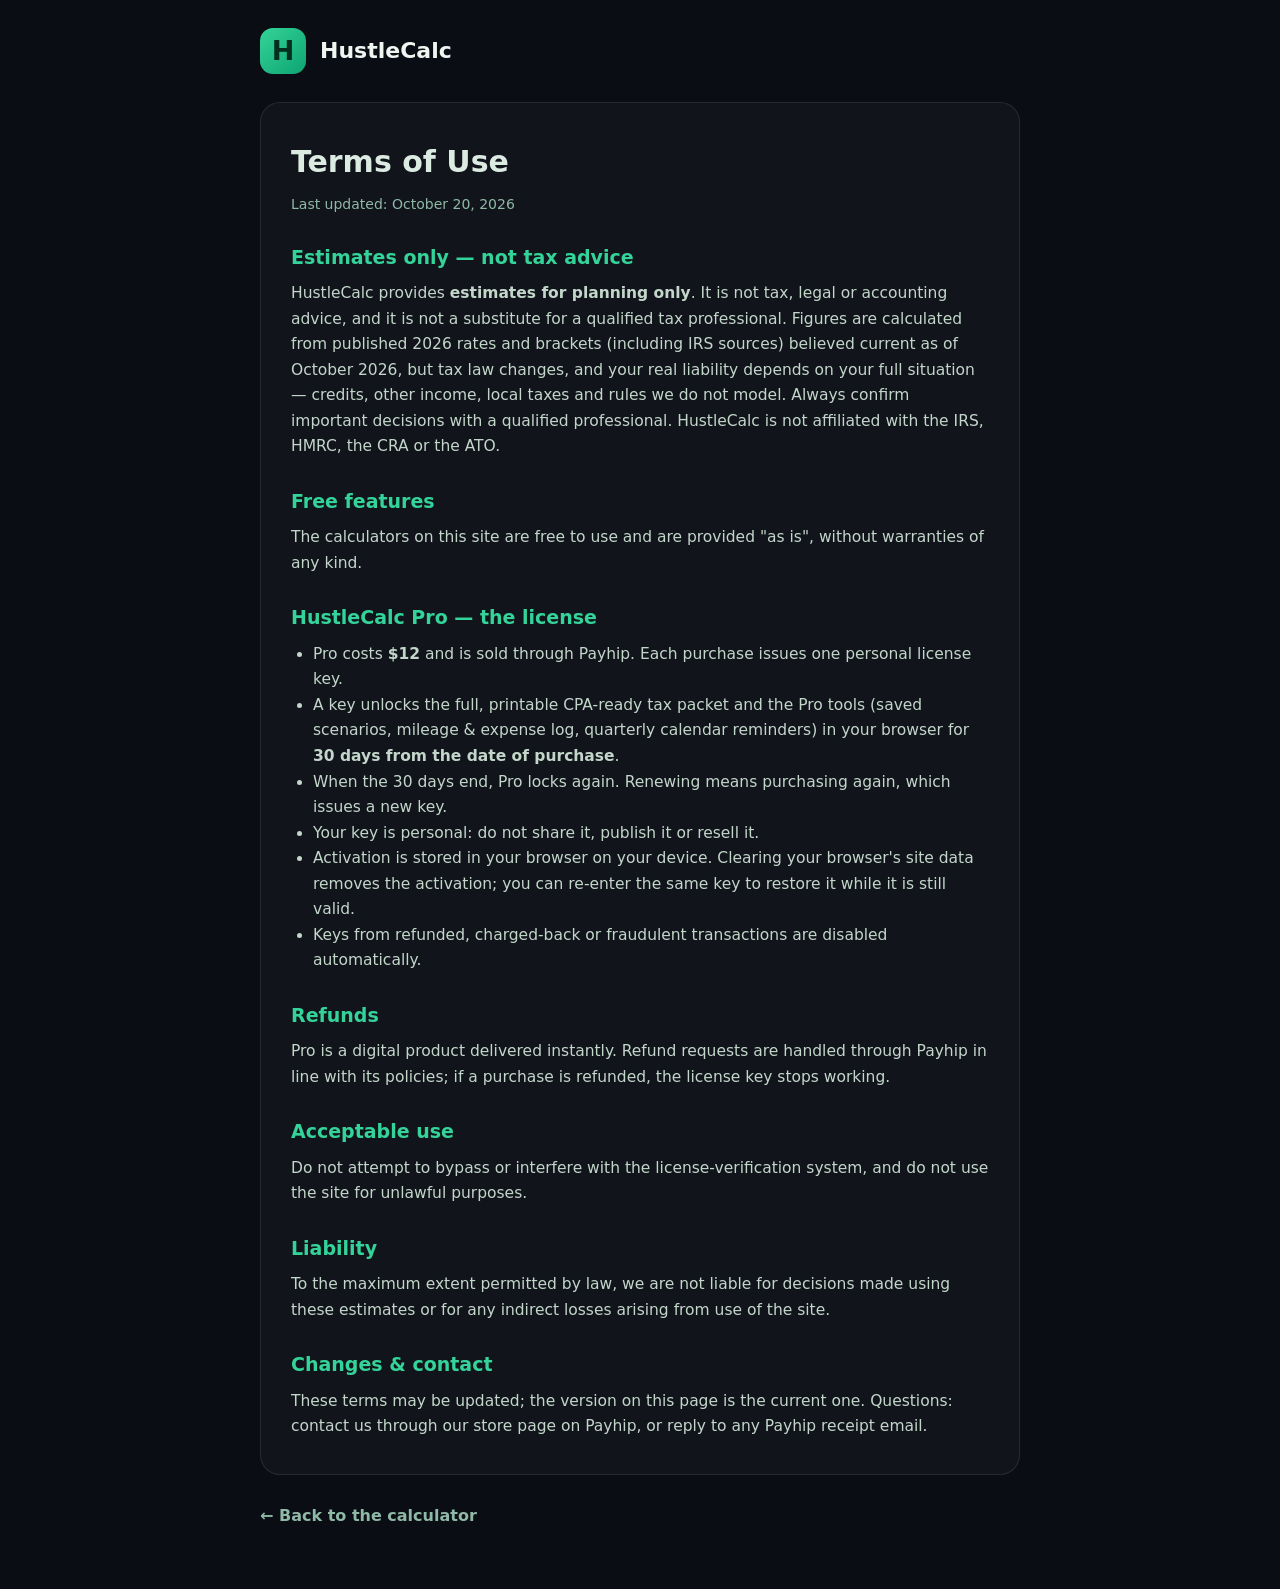
==== terms.html @ f5efe16e "Pro tools + legal pages" ====
<!DOCTYPE html>
<html lang="en">
<head>
<meta charset="utf-8">
<meta name="viewport" content="width=device-width,initial-scale=1">
<title>Terms of Use — HustleCalc</title>
<meta name="description" content="HustleCalc terms: estimates only (not tax advice), and how the Pro license key works — $12 for 30 days.">
<style>
*{margin:0;padding:0;box-sizing:border-box}
body{font-family:'Inter',system-ui,-apple-system,sans-serif;background:#0a0e14;color:#dcebe2;line-height:1.65;padding:28px 18px 60px}
.wrap{max-width:760px;margin:0 auto}
.brand{display:flex;align-items:center;gap:14px;margin-bottom:28px}
.logo{width:46px;height:46px;border-radius:13px;background:linear-gradient(135deg,#34d399,#0ea472);display:flex;align-items:center;justify-content:center;font-size:27px;font-weight:900;color:#052e1f}
.brand a{color:#eef6f1;text-decoration:none;font-weight:800;font-size:22px}
.card{background:rgba(255,255,255,.03);border:1px solid rgba(255,255,255,.09);border-radius:20px;padding:34px 30px}
h1{font-size:30px;font-weight:800;margin-bottom:6px}
.updated{color:#8fb8a6;font-size:14px;margin-bottom:26px}
h2{font-size:19px;font-weight:800;color:#34d399;margin:26px 0 8px}
p,li{font-size:15.5px;color:#c3d6ca}
ul{padding-left:22px;margin:6px 0}
a{color:#34d399}
.back{display:inline-block;margin-top:28px;color:#8fb8a6;text-decoration:none;font-weight:600}
</style>
</head>
<body>
<div class="wrap">
  <div class="brand"><div class="logo">H</div><a href="index.html">HustleCalc</a></div>
  <div class="card">
    <h1>Terms of Use</h1>
    <p class="updated">Last updated: October 20, 2026</p>

    <h2>Estimates only — not tax advice</h2>
    <p>HustleCalc provides <strong>estimates for planning only</strong>. It is not tax, legal or accounting advice, and it is not a substitute for a qualified tax professional. Figures are calculated from published 2026 rates and brackets (including IRS sources) believed current as of October 2026, but tax law changes, and your real liability depends on your full situation — credits, other income, local taxes and rules we do not model. Always confirm important decisions with a qualified professional. HustleCalc is not affiliated with the IRS, HMRC, the CRA or the ATO.</p>

    <h2>Free features</h2>
    <p>The calculators on this site are free to use and are provided "as is", without warranties of any kind.</p>

    <h2>HustleCalc Pro — the license</h2>
    <ul>
      <li>Pro costs <strong>$12</strong> and is sold through Payhip. Each purchase issues one personal license key.</li>
      <li>A key unlocks the full, printable CPA-ready tax packet and the Pro tools (saved scenarios, mileage &amp; expense log, quarterly calendar reminders) in your browser for <strong>30 days from the date of purchase</strong>.</li>
      <li>When the 30 days end, Pro locks again. Renewing means purchasing again, which issues a new key.</li>
      <li>Your key is personal: do not share it, publish it or resell it.</li>
      <li>Activation is stored in your browser on your device. Clearing your browser's site data removes the activation; you can re-enter the same key to restore it while it is still valid.</li>
      <li>Keys from refunded, charged-back or fraudulent transactions are disabled automatically.</li>
    </ul>

    <h2>Refunds</h2>
    <p>Pro is a digital product delivered instantly. Refund requests are handled through Payhip in line with its policies; if a purchase is refunded, the license key stops working.</p>

    <h2>Acceptable use</h2>
    <p>Do not attempt to bypass or interfere with the license-verification system, and do not use the site for unlawful purposes.</p>

    <h2>Liability</h2>
    <p>To the maximum extent permitted by law, we are not liable for decisions made using these estimates or for any indirect losses arising from use of the site.</p>

    <h2>Changes &amp; contact</h2>
    <p>These terms may be updated; the version on this page is the current one. Questions: contact us through our store page on Payhip, or reply to any Payhip receipt email.</p>
  </div>
  <a class="back" href="index.html">← Back to the calculator</a>
</div>
</body>
</html>
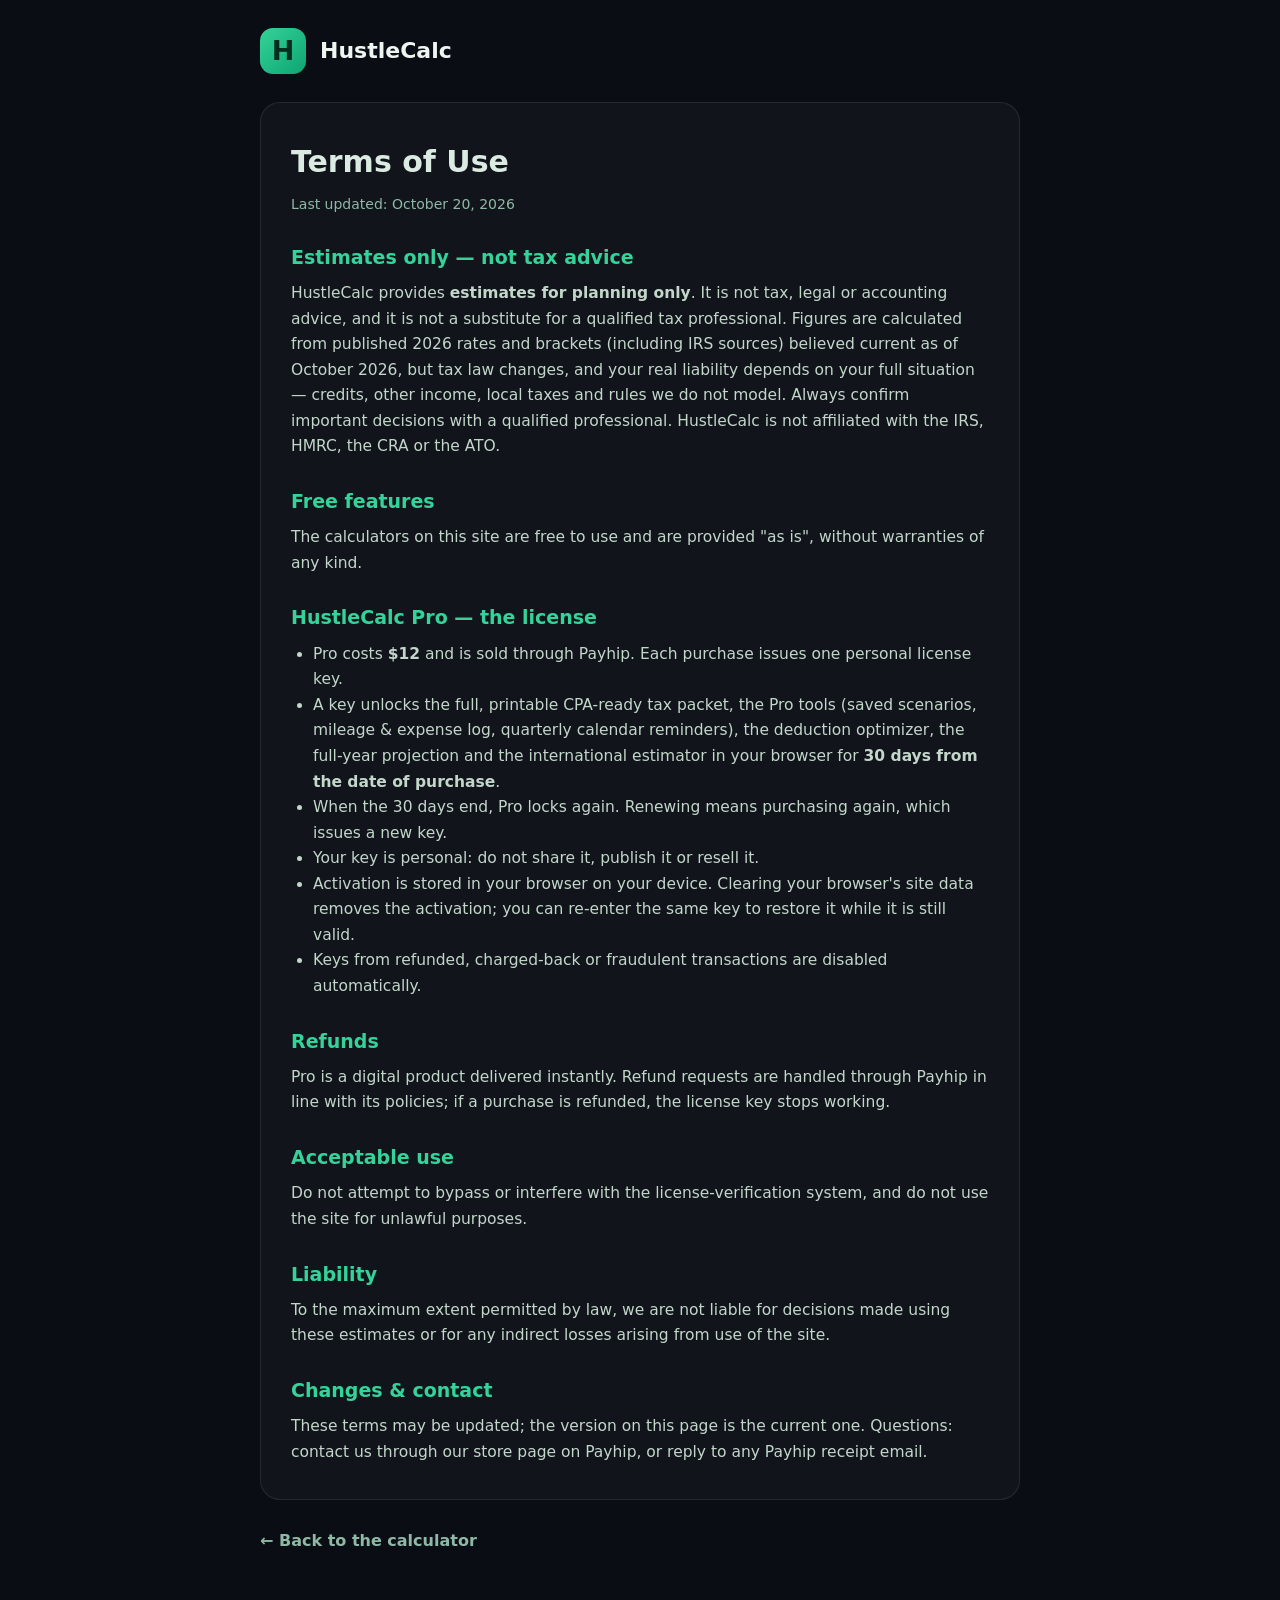
==== commit e3373340: "Gate 3 features + packet preview" ====
--- a/terms.html
+++ b/terms.html
@@ -38,7 +38,7 @@
     <h2>HustleCalc Pro — the license</h2>
     <ul>
       <li>Pro costs <strong>$12</strong> and is sold through Payhip. Each purchase issues one personal license key.</li>
-      <li>A key unlocks the full, printable CPA-ready tax packet and the Pro tools (saved scenarios, mileage &amp; expense log, quarterly calendar reminders) in your browser for <strong>30 days from the date of purchase</strong>.</li>
+      <li>A key unlocks the full, printable CPA-ready tax packet, the Pro tools (saved scenarios, mileage &amp; expense log, quarterly calendar reminders), the deduction optimizer, the full-year projection and the international estimator in your browser for <strong>30 days from the date of purchase</strong>.</li>
       <li>When the 30 days end, Pro locks again. Renewing means purchasing again, which issues a new key.</li>
       <li>Your key is personal: do not share it, publish it or resell it.</li>
       <li>Activation is stored in your browser on your device. Clearing your browser's site data removes the activation; you can re-enter the same key to restore it while it is still valid.</li>
